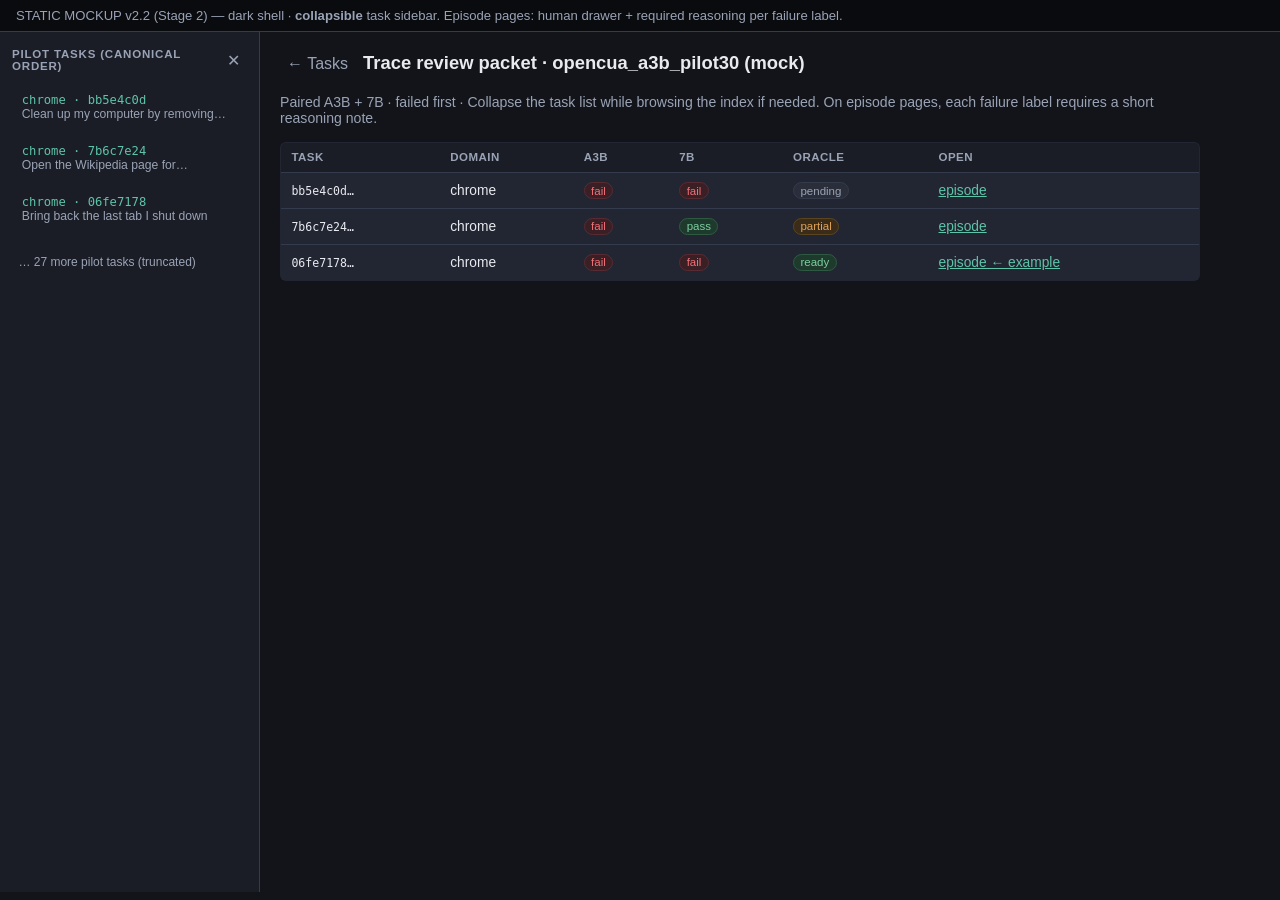
==== errorAnalysis/docs/mockups/trace_review_shell_v2.html @ 4829e57c "Add OSWorld context vendoring, enriched judge wiring, and approved review mockups. Pin pilot task/hu" ====
<!DOCTYPE html>
<html lang="en">
<head>
  <meta charset="utf-8">
  <meta name="viewport" content="width=device-width, initial-scale=1">
  <title>Mockup · Shell · Trace review index (dark)</title>
  <style>
    :root {
      --bg: #12141a;
      --bg-elev: #1a1d26;
      --surface: #222632;
      --ink: #e8eaef;
      --muted: #9aa3b5;
      --line: #343b4d;
      --accent: #5ec4a8;
      --accent-dim: #2a5c4f;
      --fail: #f07178;
      --fail-bg: #3a1f24;
      --ok: #7dcea0;
      --ok-bg: #1e3a2c;
      --warn: #e0a35a;
      --warn-bg: #3a2c18;
      --font: "IBM Plex Sans", "Source Sans 3", "Segoe UI", sans-serif;
      --mono: "IBM Plex Mono", "SF Mono", ui-monospace, monospace;
      --sidebar-w: 260px;
      --tasks-collapsed: 44px;
    }
    * { box-sizing: border-box; }
    body { margin: 0; font-family: var(--font); background: var(--bg); color: var(--ink); }
    a { color: var(--accent); }
    button {
      font: inherit; color: var(--ink); background: transparent;
      border: 1px solid transparent; border-radius: 4px; cursor: pointer;
    }
    button.ghost { color: var(--muted); }
    button.ghost:hover { color: var(--ink); background: var(--surface); }
    .mock-banner {
      background: #0a0b0f; color: var(--muted); padding: 0.5rem 1rem; font-size: 0.82rem;
      border-bottom: 1px solid var(--line);
    }
    .mock-banner code { color: var(--accent); }
    .layout {
      display: grid;
      grid-template-columns: var(--sidebar-w) 1fr;
      min-height: calc(100vh - 40px);
      transition: grid-template-columns 0.2s ease;
    }
    .layout.tasks-collapsed { grid-template-columns: var(--tasks-collapsed) 1fr; }
    .sidebar {
      background: var(--bg-elev); border-right: 1px solid var(--line);
      position: sticky; top: 0; height: calc(100vh - 40px); overflow: hidden;
      display: flex; flex-direction: column;
    }
    .tasks-toggle {
      writing-mode: vertical-rl; border: none; background: var(--surface);
      color: var(--ink); padding: 0.85rem 0.35rem; font-size: 0.78rem;
      letter-spacing: 0.04em; cursor: pointer; width: 100%; height: 100%;
      text-align: center; border-right: 3px solid var(--accent-dim); display: none;
    }
    .layout.tasks-collapsed .tasks-toggle { display: block; }
    .layout.tasks-collapsed .task-nav-panel { display: none; }
    .task-nav-panel {
      display: flex; flex-direction: column; height: 100%; overflow: auto;
      padding: 1rem 0.75rem;
    }
    .task-nav-head {
      display: flex; align-items: center; gap: 0.35rem; margin-bottom: 0.75rem;
    }
    .task-nav-head h2 {
      margin: 0; flex: 1; font-size: 0.72rem; letter-spacing: 0.07em;
      text-transform: uppercase; color: var(--muted);
    }
    .side-task {
      display: block; padding: 0.5rem 0.55rem; border-radius: 6px;
      text-decoration: none; color: inherit; margin-bottom: 0.3rem;
      border: 1px solid transparent;
    }
    .side-task:hover { background: var(--surface); }
    .side-task .id { font-family: var(--mono); font-size: 0.76rem; color: var(--accent); }
    .side-task .prompt {
      font-size: 0.76rem; color: var(--muted);
      display: -webkit-box; -webkit-line-clamp: 2; -webkit-box-orient: vertical; overflow: hidden;
    }
    .main { padding: 1.25rem; max-width: 960px; }
    .main-head { display: flex; gap: 0.5rem; align-items: baseline; flex-wrap: wrap; }
    h1 { margin: 0 0 0.35rem; font-size: 1.15rem; }
    .meta { color: var(--muted); font-size: 0.88rem; margin-bottom: 1rem; }
    table {
      width: 100%; border-collapse: collapse; background: var(--surface);
      border: 1px solid var(--line); border-radius: 6px; overflow: hidden;
    }
    th, td { text-align: left; padding: 0.55rem 0.65rem; border-bottom: 1px solid var(--line); font-size: 0.86rem; }
    th {
      background: var(--bg-elev); font-size: 0.72rem; text-transform: uppercase;
      letter-spacing: 0.04em; color: var(--muted);
    }
    tr:last-child td { border-bottom: none; }
    .badge {
      display: inline-block; padding: 0.1rem 0.4rem; border-radius: 999px;
      font-size: 0.72rem; border: 1px solid var(--line); color: var(--muted);
    }
    .badge.fail { background: var(--fail-bg); color: var(--fail); border-color: #5a2a32; }
    .badge.pass { background: var(--ok-bg); color: var(--ok); border-color: #2f5a42; }
    .badge.pending { background: #2a2e3a; color: var(--muted); }
    .badge.warn { background: var(--warn-bg); color: var(--warn); border-color: #5a4520; }
    code { font-family: var(--mono); font-size: 0.84em; }
    @media (max-width: 800px) {
      .layout, .layout.tasks-collapsed { grid-template-columns: 1fr; }
      .sidebar { position: static; height: auto; }
      .tasks-toggle { writing-mode: horizontal-tb; height: auto; padding: 0.65rem; }
    }
  </style>
</head>
<body>
  <div class="mock-banner">
    STATIC MOCKUP v2.2 (Stage 2) — dark shell · <strong>collapsible</strong> task sidebar.
    Episode pages: human drawer + required reasoning per failure label.
  </div>
  <div class="layout" id="layout">
    <aside class="sidebar">
      <button type="button" class="tasks-toggle" id="tasks-toggle-collapsed" title="Open pilot task list">
        Pilot tasks
      </button>
      <div class="task-nav-panel">
        <div class="task-nav-head">
          <h2>Pilot tasks (canonical order)</h2>
          <button type="button" class="ghost" id="tasks-close" title="Collapse">✕</button>
        </div>
        <a class="side-task" href="trace_review_episode_v2.html">
          <div class="id">chrome · bb5e4c0d</div>
          <div class="prompt">Clean up my computer by removing…</div>
        </a>
        <a class="side-task" href="trace_review_episode_v2.html">
          <div class="id">chrome · 7b6c7e24</div>
          <div class="prompt">Open the Wikipedia page for…</div>
        </a>
        <a class="side-task" href="trace_review_episode_v2.html">
          <div class="id">chrome · 06fe7178</div>
          <div class="prompt">Bring back the last tab I shut down</div>
        </a>
        <p style="font-size:0.75rem;color:var(--muted);padding:0.4rem">… 27 more pilot tasks (truncated)</p>
      </div>
    </aside>
    <main class="main">
      <div class="main-head">
        <button type="button" class="ghost" id="open-tasks-btn">← Tasks</button>
        <h1>Trace review packet · opencua_a3b_pilot30 (mock)</h1>
      </div>
      <p class="meta">
        Paired A3B + 7B · failed first · Collapse the task list while browsing the index if needed.
        On episode pages, each failure label requires a short reasoning note.
      </p>
      <table>
        <thead>
          <tr>
            <th>Task</th>
            <th>Domain</th>
            <th>A3B</th>
            <th>7B</th>
            <th>Oracle</th>
            <th>Open</th>
          </tr>
        </thead>
        <tbody>
          <tr>
            <td><code>bb5e4c0d…</code></td>
            <td>chrome</td>
            <td><span class="badge fail">fail</span></td>
            <td><span class="badge fail">fail</span></td>
            <td><span class="badge pending">pending</span></td>
            <td><a href="trace_review_episode_v2.html">episode</a></td>
          </tr>
          <tr>
            <td><code>7b6c7e24…</code></td>
            <td>chrome</td>
            <td><span class="badge fail">fail</span></td>
            <td><span class="badge pass">pass</span></td>
            <td><span class="badge warn">partial</span></td>
            <td><a href="trace_review_episode_v2.html">episode</a></td>
          </tr>
          <tr>
            <td><code>06fe7178…</code></td>
            <td>chrome</td>
            <td><span class="badge fail">fail</span></td>
            <td><span class="badge fail">fail</span></td>
            <td><span class="badge pass">ready</span></td>
            <td><a href="trace_review_episode_v2.html">episode ← example</a></td>
          </tr>
        </tbody>
      </table>
    </main>
  </div>
  <script>
    const layout = document.getElementById("layout");
    document.getElementById("tasks-close").addEventListener("click", () => layout.classList.add("tasks-collapsed"));
    document.getElementById("tasks-toggle-collapsed").addEventListener("click", () => layout.classList.remove("tasks-collapsed"));
    document.getElementById("open-tasks-btn").addEventListener("click", () => layout.classList.remove("tasks-collapsed"));
  </script>
</body>
</html>
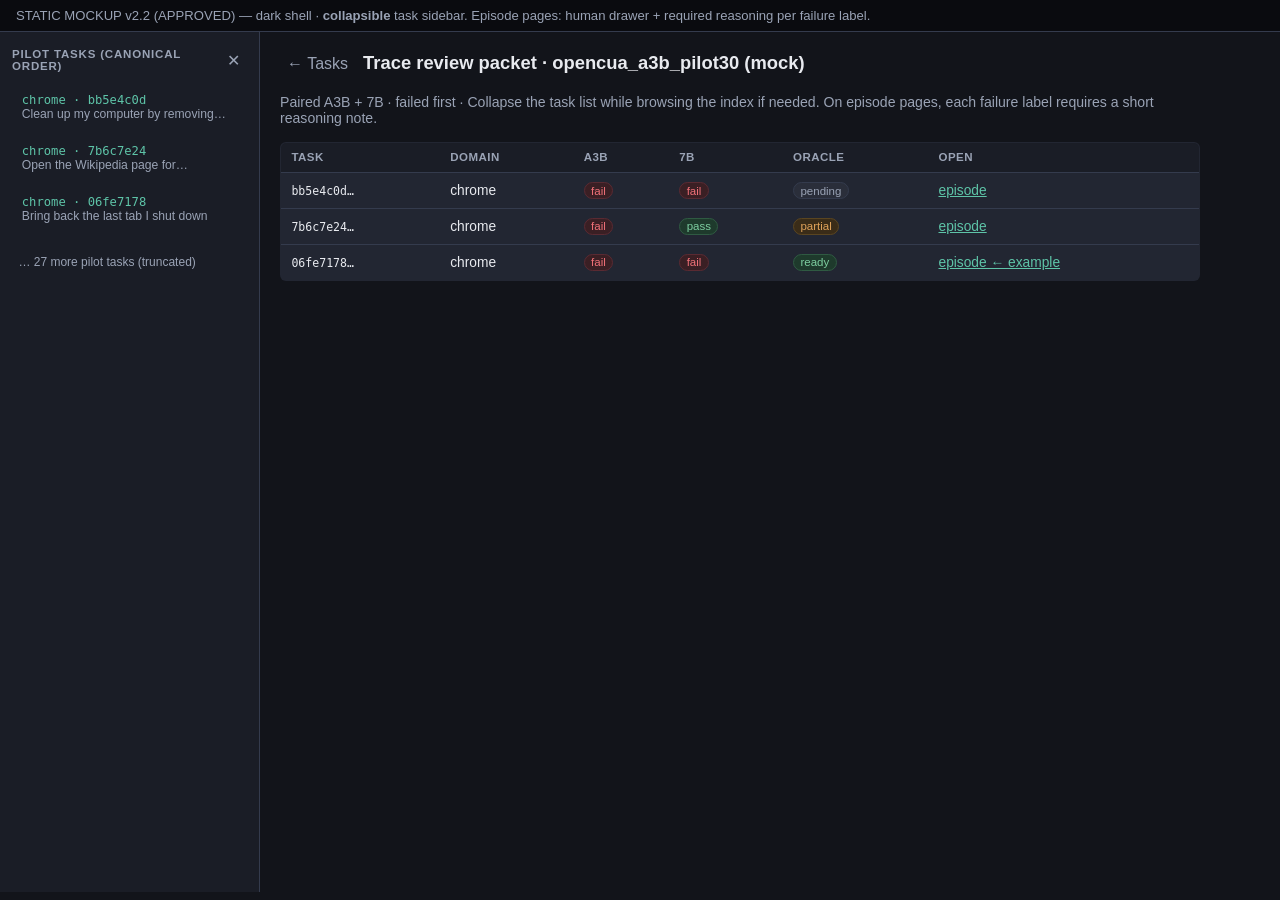
==== commit 2a0ebb53: "wip: oracle->handoff refactor in flight (committed for safety) Snapshot of uncommitted work: oracle/" ====
--- a/errorAnalysis/docs/mockups/trace_review_shell_v2.html
+++ b/errorAnalysis/docs/mockups/trace_review_shell_v2.html
@@ -113,7 +113,7 @@
 </head>
 <body>
   <div class="mock-banner">
-    STATIC MOCKUP v2.2 (Stage 2) — dark shell · <strong>collapsible</strong> task sidebar.
+    STATIC MOCKUP v2.2 (APPROVED) — dark shell · <strong>collapsible</strong> task sidebar.
     Episode pages: human drawer + required reasoning per failure label.
   </div>
   <div class="layout" id="layout">
